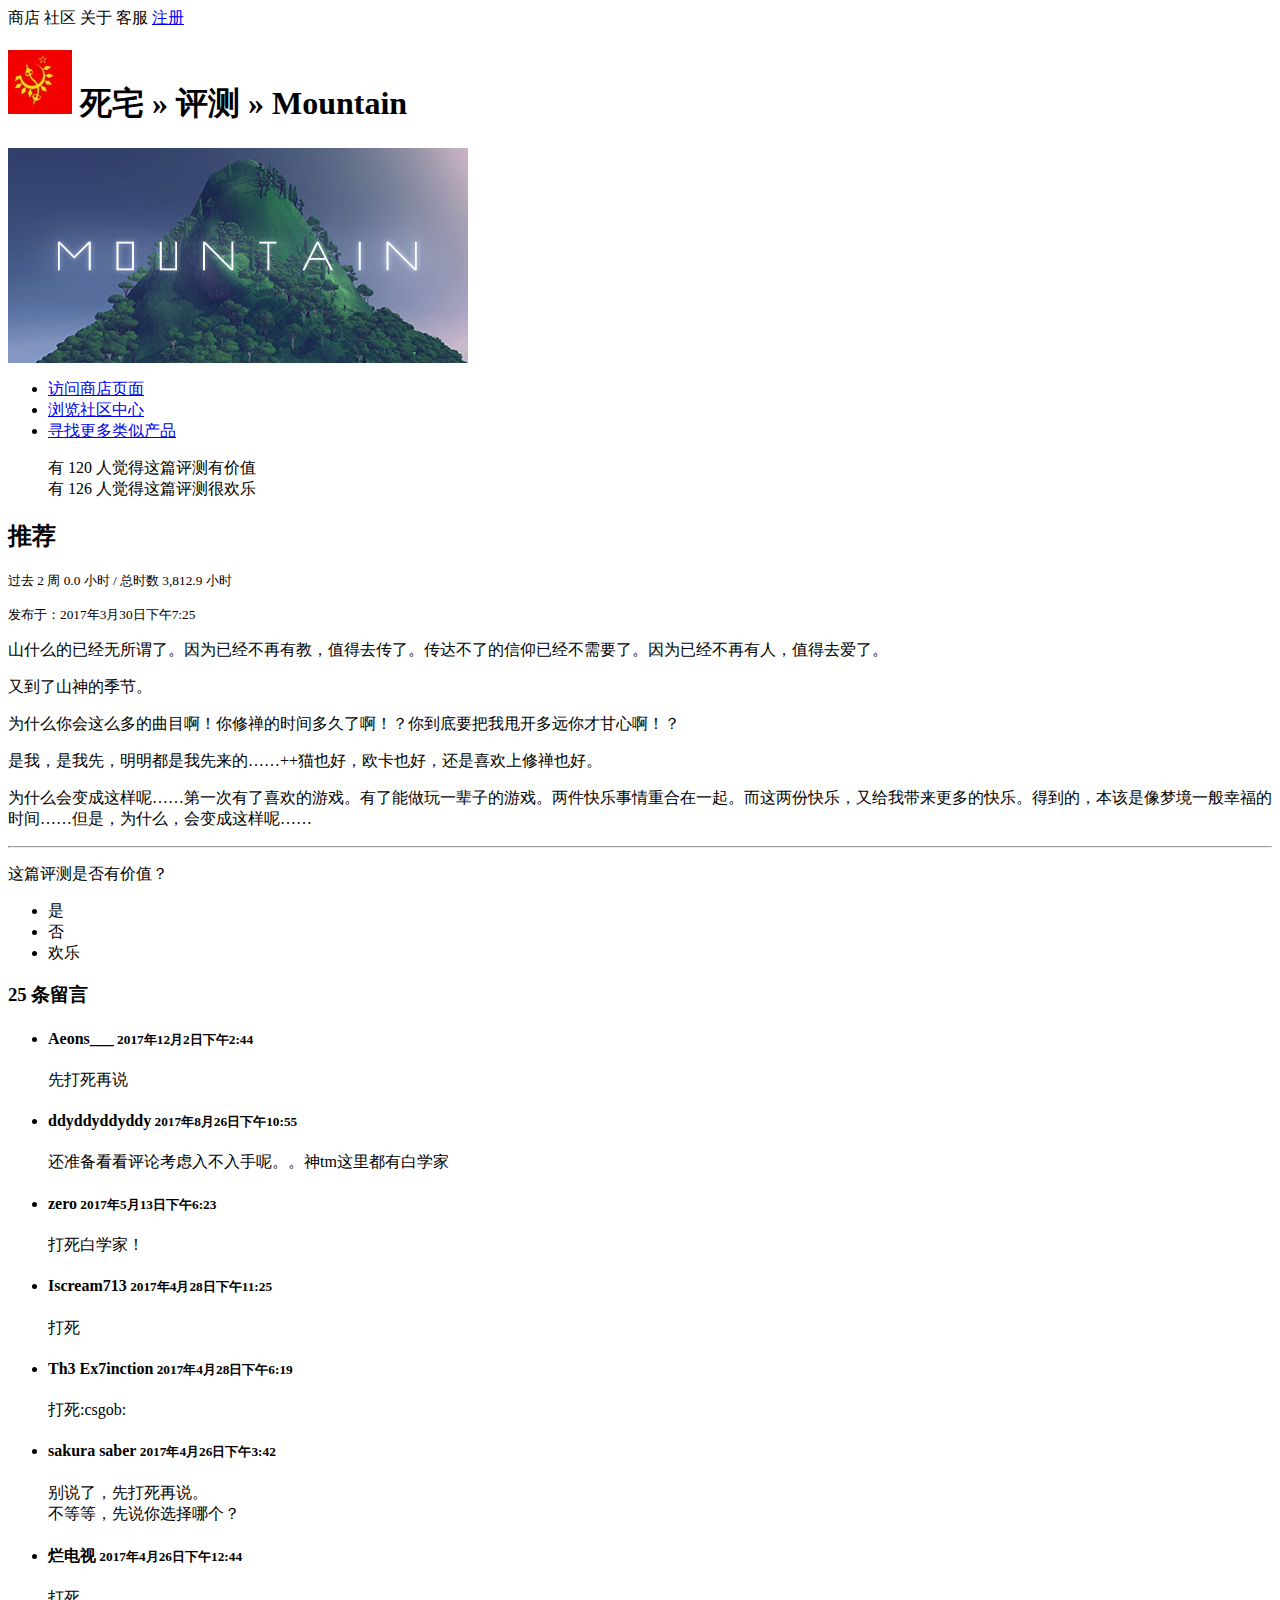
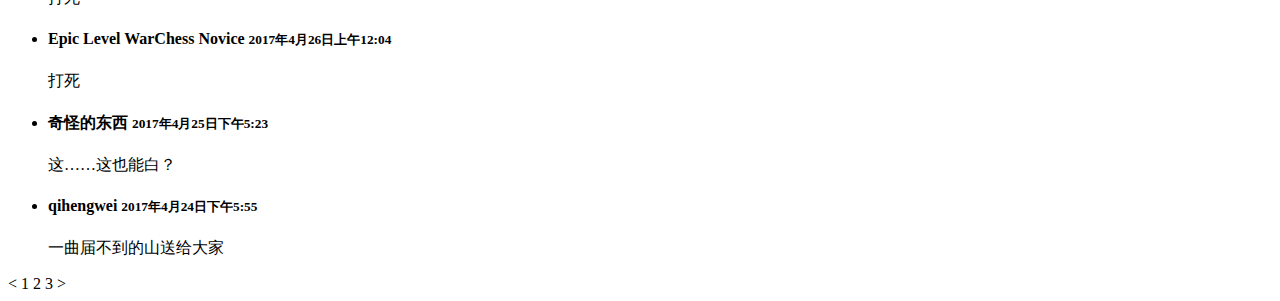
==== Lab1/index.html @ 18f44842 "Add files via upload" ====
<html>
<head>
    <title>Steam 社区 :: No.3017 ∈ USSR :: 评测 :: Mountain</title> 
</head>
<body>
<header>
    <nav>商店 社区 关于 客服 <a href="Lab2.html"> 注册</a></nav>

</header>
<h1><img src=images/user_icon.jpg> 死宅 » 评测 » Mountain</h1> 
<aside>
    <img src="images/header.jpg">
    <ul>
        <li><a href="https://store.steampowered.com/app/313340?snr=2_100300_300__100301">访问商店页面</a></li>
        <li><a href="https://steamcommunity.com/app/313340">浏览社区中心</a></li>
        <li><a href="https://store.steampowered.com/recommended/morelike/app/313340?snr=2_100300_300__100301">寻找更多类似产品</a></li>
</aside>
<section>
    <blockquote>
        有 120 人觉得这篇评测有价值
        <br>
        有 126 人觉得这篇评测很欢乐
    </blockquote>
<h2>推荐</h2>
<p>
    <small>过去 2 周 0.0 小时 / 总时数 3,812.9 小时</small>
</p>
<p>
    <small>发布于：2017年3月30日下午7:25</small>
</p>
<p>
    山什么的已经无所谓了。因为已经不再有教，值得去传了。传达不了的信仰已经不需要了。因为已经不再有人，值得去爱了。
</p>
<p>
    又到了山神的季节。
</p>
<p>
为什么你会这么多的曲目啊！你修禅的时间多久了啊！？你到底要把我甩开多远你才甘心啊！？
</p>
<p>
是我，是我先，明明都是我先来的……++猫也好，欧卡也好，还是喜欢上修禅也好。
</p>
<p>
为什么会变成这样呢……第一次有了喜欢的游戏。有了能做玩一辈子的游戏。两件快乐事情重合在一起。而这两份快乐，又给我带来更多的快乐。得到的，本该是像梦境一般幸福的时间……但是，为什么，会变成这样呢……
</p>
</section>
<hr>
<section>
    <p>这篇评测是否有价值？	
        <ul>
        <li>是</li>
        <li>否</li>
        <li>欢乐</li>
    </ul>    
</p>
<h3>25 条留言</h3>
<ul>
    <li>
        <h4>Aeons___<small> 2017年12月2日下午2:44 </small></h4>
        先打死再说
    </li>
    <li>
        <h4>ddyddyddyddy<small> 2017年8月26日下午10:55 </small></h4>
        还准备看看评论考虑入不入手呢。。神tm这里都有白学家
    </li>
    <li>
        <h4>zero<small> 2017年5月13日下午6:23 </small></h4>
        打死白学家！
    </li>      
    <li>
        <h4>Iscream713<small> 2017年4月28日下午11:25 </small></h4>
        打死
    </li>    
    <li>
        <h4>Th3 Ex7inction<small> 2017年4月28日下午6:19 </small></h4>
        打死:csgob:
    </li>  
    <li>
        <h4>sakura saber<small> 2017年4月26日下午3:42 </small></h4>
        别说了，先打死再说。
        <br>
        不等等，先说你选择哪个？
    </li>
    <li>
        <h4>烂电视<small> 2017年4月26日下午12:44 </small></h4>
        打死
    </li>
    <li>
        <h4>Epic Level WarChess Novice <small> 2017年4月26日上午12:04  </small></h4>
        打死
    </li>
    <li>
        <h4>奇怪的东西 <small> 2017年4月25日下午5:23  </small></h4>
        这……这也能白？
    </li>
    <li>
        <h4>qihengwei <small> 2017年4月24日下午5:55  </small></h4>
        一曲届不到的山送给大家
    </li>   
</ul>
< 1 2 3 >
</section>
</body>
</html>
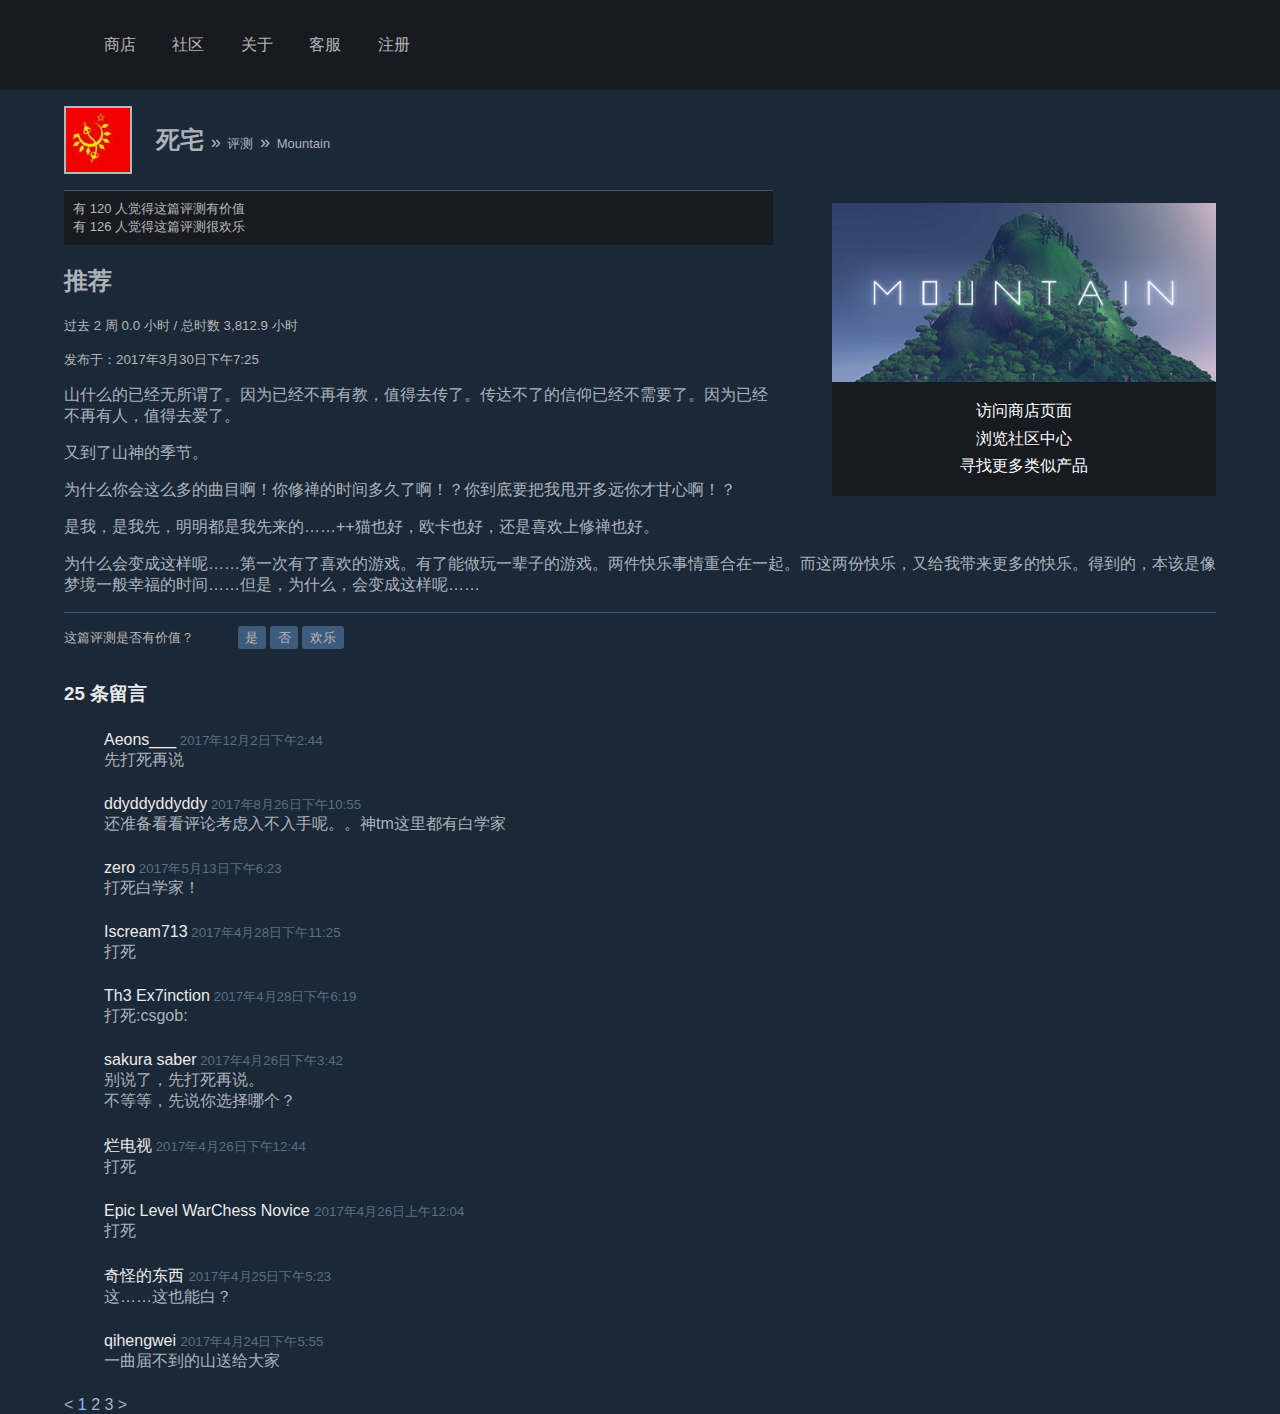
==== commit 8e1de10d: "Add files via upload" ====
--- a/Lab1/index.html
+++ b/Lab1/index.html
@@ -1,13 +1,24 @@
 <html>
 <head>
+    <meta charset="utf8">
     <title>Steam 社区 :: No.3017 ∈ USSR :: 评测 :: Mountain</title> 
+
+    <link href="./index.css" rel="stylesheet" type="text/css">
 </head>
 <body>
 <header>
-    <nav>商店 社区 关于 客服 <a href="Lab2.html"> 注册</a></nav>
+    <nav>
+        <ul>
+        <li>商店</li> <li>社区</li> <li>关于</li> <li>客服</li> <li> <a href="register.html"> 注册</a></li>
+        </ul>
+    </nav>
 
 </header>
-<h1><img src=images/user_icon.jpg> 死宅 » 评测 » Mountain</h1> 
+<div class="title"><img src=images/user_icon.jpg> 
+    <div>
+        死宅 <span class="symbol">»</span> <span class="subtitle">评测</span> <span class="symbol">»</span> <span class="subtitle">Mountain</span>
+    </div>
+</div> 
 <aside>
     <img src="images/header.jpg">
     <ul>
@@ -25,7 +36,7 @@
 <p>
     <small>过去 2 周 0.0 小时 / 总时数 3,812.9 小时</small>
 </p>
-<p>
+<p class="submit-time">
     <small>发布于：2017年3月30日下午7:25</small>
 </p>
 <p>
@@ -44,17 +55,18 @@
 为什么会变成这样呢……第一次有了喜欢的游戏。有了能做玩一辈子的游戏。两件快乐事情重合在一起。而这两份快乐，又给我带来更多的快乐。得到的，本该是像梦境一般幸福的时间……但是，为什么，会变成这样呢……
 </p>
 </section>
-<hr>
+<hr/>
 <section>
-    <p>这篇评测是否有价值？	
+    <div class="value">
+        这篇评测是否有价值？	
         <ul>
-        <li>是</li>
-        <li>否</li>
-        <li>欢乐</li>
-    </ul>    
-</p>
+            <li>是</li>
+            <li>否</li>
+            <li>欢乐</li>
+        </ul>    
+    </div>
 <h3>25 条留言</h3>
-<ul>
+<ul class="comment">
     <li>
         <h4>Aeons___<small> 2017年12月2日下午2:44 </small></h4>
         先打死再说
@@ -98,7 +110,7 @@
         一曲届不到的山送给大家
     </li>   
 </ul>
-< 1 2 3 >
+<span>< <span class="active">1</span>  2 3 ></span>
 </section>
 </body>
 </html>--- a/Lab1/index.css
+++ b/Lab1/index.css
@@ -0,0 +1,166 @@
+body {
+    font-family: Arial, Helvetica, sans-serif;
+    margin: 0;
+    background-color: #1b2838;
+    color: #acb2b8
+}
+
+header {
+    color: #b8b6b4;
+    height: 10%;
+    background-color: #171a21;
+    display: flex;
+    text-align: center;
+}
+
+nav {
+    margin: auto 3em;
+}
+
+li {
+    display: inline-block;
+}
+
+nav li {
+    padding: 0 1em;
+}
+
+a {
+    color: #b8b6b4;
+    text-decoration:none;
+}
+
+
+nav li a {
+    color: #b8b6b4;
+}
+
+aside {
+    float:right;
+    margin: 1% 5%;
+    width: 30%;
+    background-color: #171a21;
+}
+
+aside a {
+    color: white;
+}
+
+aside img, aside ul {
+    padding: 0;
+    width: 100%;
+}
+
+aside li {
+    display: block;
+    text-align: center;
+    padding: 0.2em 0;
+}
+
+
+.title {
+    margin: 1em 5%;
+    display: inline;
+    display: flex;
+    text-align: center;
+}
+
+.title img {
+    border: #b8b6b4 solid 2px;
+}
+
+.title div {
+    display: inline;
+    padding-left: 1em;
+    margin: auto 0;
+    font-size: x-large;
+    font-weight: bold;
+}
+
+.title span {
+    font-weight: normal;
+    font-size: small;
+}
+
+.title .symbol {
+    color: #b8b6b4;
+    font-size: large;
+}
+
+section {
+    margin: 0 5%;
+}
+
+section blockquote {
+    margin: 0;
+    width: 60%;
+    font-size: small;
+    background-color: #171a21;
+    padding: 0.7em;
+    color: #b8b6b4;
+    border-top: 1px solid rgba(85, 125, 171, 0.6)
+}
+
+p small {
+    margin: 0;
+    padding: 0;
+    color: #b8b6b4;
+}
+
+hr {
+    width: 90%;
+    margin: 0 5%;
+    border-width:0;
+    height: 1px;
+    color:rgba(85, 125, 171, 0.6);
+    background-color:rgba(85, 125, 171, 0.6);
+}
+
+.value ul {
+    display: inline-block;
+}
+
+.value {
+    color: #b8b6b4;
+    font-size: small;
+}
+
+.value li {
+    padding: 0.2em 0.6em;
+    background-color: rgba(85, 125, 171, 0.6);
+    border-radius: 3px;
+}
+
+h3 {
+    color: #ebebeb;
+}
+
+h4 {
+    font-weight: normal;
+    color: #ebebeb;
+    margin: 0;
+}
+
+h4 small {
+    color: #56707f;
+}
+
+.comment li {
+    display: block;
+    margin: 1.5em 0;
+}
+
+.active {
+    color:#87bff2;
+}
+
+h1 {
+    margin: 0.5em 2.5em;
+}
+
+
+select {
+    background-color: #171a21;
+    border: #56707f solid 1px;
+    color: #acb2b8
+}
